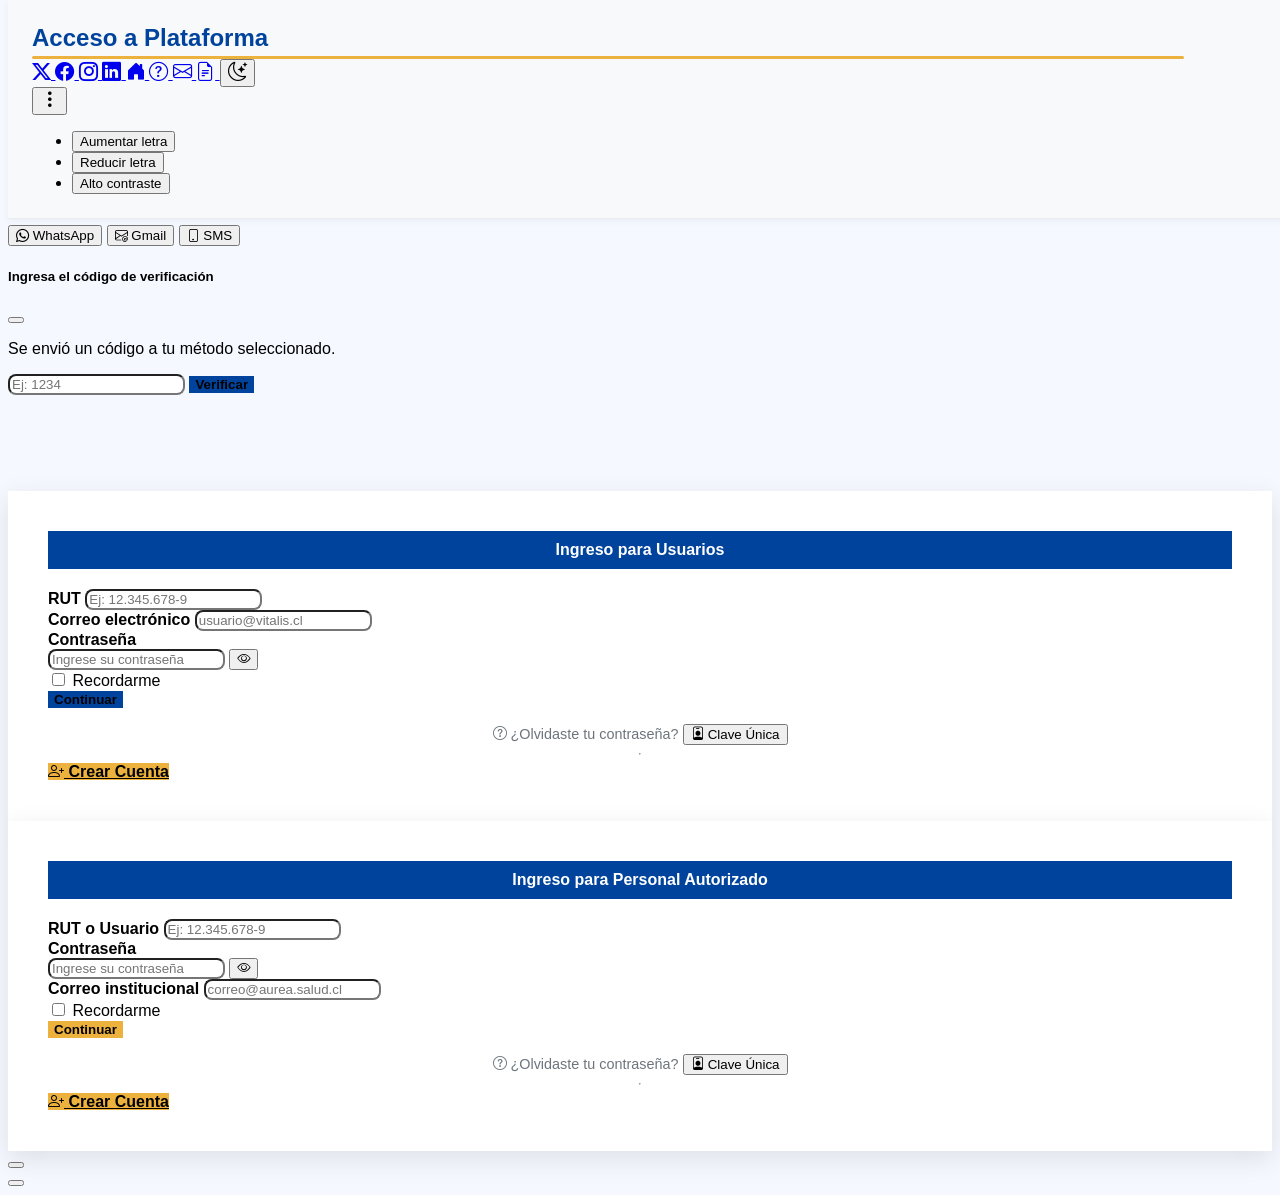
==== Paginas/login.html @ 16da0f0e "Aurea Salud v0.1.0 — prototipo incompleto/experimental (2024–2025)" ====
<!DOCTYPE html>
<html lang="es">

<head>
  <meta charset="UTF-8" />
  <meta name="viewport" content="width=device-width, initial-scale=1" />
  <title>Inicio de Sesión - Áurea Salud Coquimbo</title>
  <link href="../recursos-graficos/Logo-sin-letras-removebg-preview.ico" rel="icon">

  <!-- Bootstrap CSS -->
  <link href="../recursos-programacion/assets/vendor/bootstrap/css/bootstrap.min.css" rel="stylesheet" />
  <link href="../recursos-programacion/assets/vendor/bootstrap-icons/bootstrap-icons.css" rel="stylesheet" />
  <!-- Estilo personalizado -->
  <link href="../CSS/login.css" rel="stylesheet" />
</head>

<body>
  <!-- MODAL VERIFICACIÓN -->
  <div class="modal fade" id="modalVerificacion" tabindex="-1" aria-labelledby="modalVerificacionLabel"
    aria-hidden="true">
    <div class="modal-dialog modal-dialog-centered">
      <div class="modal-content shadow">
        <div class="modal-header">
          <h5 class="modal-title" id="modalVerificacionLabel">Selecciona un método de verificación</h5>
          <button type="button" class="btn-close" data-bs-dismiss="modal" aria-label="Cerrar"></button>
        </div>
        <div class="modal-body text-center">
          <p class="mb-3">Elige cómo deseas recibir tu código de verificación:</p>
          <div class="d-grid gap-2">
            <button class="btn btn-outline-success" onclick="enviarCodigo('whatsapp')" data-bs-toggle="tooltip"
              title="Recibirás un mensaje de WhatsApp con tu código.">
              <i class="bi bi-whatsapp me-1"></i> WhatsApp
            </button>

            <button class="btn btn-outline-danger" onclick="enviarCodigo('gmail')" data-bs-toggle="tooltip"
              title="Te enviaremos el código a tu correo de Gmail.">
              <i class="bi bi-envelope-at me-1"></i> Gmail
            </button>

            <button class="btn btn-outline-secondary" onclick="enviarCodigo('sms')" data-bs-toggle="tooltip"
              title="Recibirás un código por mensaje de texto (SMS).">
              <i class="bi bi-phone me-1"></i> SMS
            </button>
          </div>
        </div>
      </div>
    </div>
  </div>

  <!-- MODAL INGRESO DE CÓDIGO -->
  <div class="modal fade" id="modalCodigo" tabindex="-1" aria-labelledby="modalCodigoLabel" aria-hidden="true">
    <div class="modal-dialog modal-dialog-centered">
      <div class="modal-content shadow">
        <div class="modal-header">
          <h5 class="modal-title" id="modalCodigoLabel">Ingresa el código de verificación</h5>
          <button type="button" class="btn-close" data-bs-dismiss="modal" aria-label="Cerrar"></button>
        </div>
        <div class="modal-body text-center">
          <p id="textoMetodoSeleccionado">Se envió un código a tu método seleccionado.</p>
          <input type="text" id="codigoInput" class="form-control mb-3" placeholder="Ej: 1234" maxlength="6" />
          <button class="btn btn-primary w-100" onclick="verificarCodigo()">Verificar</button>
        </div>
      </div>
    </div>
  </div>


  <!-- Encabezado profesional mejorado con botón de Inicio y menú de accesibilidad -->
  <header class="main-header bg-light py-3 shadow-sm fixed-top">
    <div class="container d-flex justify-content-between align-items-center">
      <div class="login-title-wrapper">
        <h1 class="login-title">Acceso a Plataforma</h1>
        <div class="login-underline"></div>
      </div>

      <nav class="d-flex align-items-center gap-2">
        <!-- Redes sociales -->
        <a href="https://x.com/aureasaludcoq" target="_blank" class="text-dark me-2" aria-label="X (Twitter)"
          title="X (Twitter)">
          <i class="bi bi-twitter-x"></i>
        </a>
        <a href="https://web.facebook.com/profile.php?id=61579296214043" target="_blank" class="text-dark me-2"
          aria-label="Facebook" title="Facebook">
          <i class="bi bi-facebook"></i>
        </a>
        <a href="https://www.instagram.com/aureasalud/" target="_blank" class="text-dark me-2" aria-label="Instagram"
          title="Instagram">
          <i class="bi bi-instagram"></i>
        </a>
        <a href="https://www.linkedin.com/in/áurea-salud-coquimbo" target="_blank" class="text-dark me-3"
          aria-label="LinkedIn" title="LinkedIn">
          <i class="bi bi-linkedin"></i>
        </a>
        <!-- Botón Inicio -->
        <a href="./index.html" class="btn btn-outline-dark btn-sm" title="Volver al inicio" aria-label="Inicio">
          <i class="bi bi-house-door-fill"></i>
        </a>
        <!-- Botones de utilidad -->
        <a href="../Paginas/subpaginas-index/ayuda.html" class="btn btn-outline-secondary btn-sm" title="Ayuda">
          <i class="bi bi-question-circle"></i>
        </a>
        <a href="../Paginas/subpaginas-index/contacto.html" class="btn btn-outline-success btn-sm" title="Contacto">
          <i class="bi bi-envelope"></i>
        </a>
        <a href="../Paginas/subpaginas-index/terminos.html" class="btn btn-outline-dark btn-sm"
          title="Términos y condiciones">
          <i class="bi bi-file-earmark-text"></i>
        </a>
        <button id="btn-toggle-theme" class="btn btn-outline-primary btn-sm" title="Cambiar tema">
          <i class="bi bi-moon-stars"></i>
        </button>
        <!-- Menú de accesibilidad -->
        <div class="dropdown">
          <button class="btn btn-sm btn-outline-secondary dropdown-toggle" type="button" id="menuAccesibilidad"
            data-bs-toggle="dropdown" aria-expanded="false" aria-label="Menú de accesibilidad">
            <i class="bi bi-three-dots-vertical"></i>
          </button>
          <ul class="dropdown-menu dropdown-menu-end" aria-labelledby="menuAccesibilidad">
            <li><button class="dropdown-item" type="button" onclick="aumentarLetra()">Aumentar letra</button></li>
            <li><button class="dropdown-item" type="button" onclick="reducirLetra()">Reducir letra</button></li>
            <li><button class="dropdown-item" type="button" onclick="toggleContraste()">Alto contraste</button></li>
          </ul>
        </div>
      </nav>
    </div>
  </header>
  <!-- Contenido principal -->
  <div class="container" style="padding-top: 6rem;">
    <div class="row justify-content-center gy-4">
      <!-- Login Usuarios -->
      <div class="col-md-5">
        <div class="login-card">
          <div class="titulo-login">Ingreso para Usuarios</div>
          <form id="form_usuario">
            <div class="mb-3">
              <label for="usuario_rut" class="form-label">RUT</label>
              <input type="text" class="form-control" id="usuario_rut" placeholder="Ej: 12.345.678-9" required />
            </div>
            <div class="mb-3">
              <label for="usuario_email" class="form-label">Correo electrónico</label>
              <input type="email" class="form-control" id="usuario_email" placeholder="usuario@vitalis.cl" required />
            </div>
            <div class="mb-3">
              <label for="usuario_pass" class="form-label">Contraseña</label>
              <div class="input-group">
                <input type="password" class="form-control" id="usuario_pass" placeholder="Ingrese su contraseña"
                  required />
                <button class="btn btn-outline-secondary" type="button" onclick="togglePassword('usuario_pass', this)">
                  <i class="bi bi-eye"></i>
                </button>
              </div>
            </div>
            <div class="form-check mb-3">
              <input class="form-check-input" type="checkbox" id="recordar_usuario" />
              <label class="form-check-label" for="recordar_usuario">Recordarme</label>
            </div>
            <button type="submit" class="btn btn-primary w-100">Continuar</button>
            <div class="form-footer mt-2 d-flex justify-content-between align-items-center">
              <a href="../Paginas/subpaginas-login/recuperar-usuario.html"><i class="bi bi-question-circle"></i>
                ¿Olvidaste tu contraseña?</a>
              <button type="button" class="btn btn-outline-info btn-sm" onclick="loginClaveUnica('usuario')">
                <i class="bi bi-person-badge"></i> Clave Única
              </button>
            </div>
          </form>
          <hr/>
          <div class="text-center mt-3">
            <a href="../Paginas/subpaginas-login/crear-cuenta-usuario.html" class="btn btn-success w-100">
              <i class="bi bi-person-plus"></i> Crear Cuenta
            </a>
          </div>
        </div>
      </div>
      <!-- Login Personal Autorizado -->
      <div class="col-md-5">
        <div class="login-card">
          <div class="titulo-login">Ingreso para Personal Autorizado</div>
          <form id="form_trabajador">
            <div class="mb-3">
              <label for="trabajador_rut" class="form-label">RUT o Usuario</label>
              <input type="text" class="form-control" id="trabajador_rut" placeholder="Ej: 12.345.678-9" required />
            </div>
            <div class="mb-3">
              <label for="trabajador_pass" class="form-label">Contraseña</label>
              <div class="input-group">
                <input type="password" class="form-control" id="trabajador_pass" placeholder="Ingrese su contraseña"
                  required />
                <button class="btn btn-outline-secondary" type="button"
                  onclick="togglePassword('trabajador_pass', this)">
                  <i class="bi bi-eye"></i>
                </button>
              </div>
            </div>
            <div class="mb-3">
              <label for="trabajador_email" class="form-label">Correo institucional</label>
              <input type="email" class="form-control" id="trabajador_email" placeholder="correo@aurea.salud.cl"
                required />
            </div>
            <div class="form-check mb-3">
              <input class="form-check-input" type="checkbox" id="recordar_trabajador" />
              <label class="form-check-label" for="recordar_trabajador">Recordarme</label>
            </div>
            <button type="submit" class="btn btn-success w-100">Continuar</button>
            <div class="form-footer mt-2 d-flex justify-content-between align-items-center">
              <a href="../Paginas/subpaginas-login/recuperar-trabajador.html"><i class="bi bi-question-circle"></i>
                ¿Olvidaste tu contraseña?</a>
              <button type="button" class="btn btn-outline-info btn-sm" onclick="loginClaveUnica('trabajador')">
                <i class="bi bi-person-badge"></i> Clave Única
              </button>
            </div>
          </form>
          <hr />
          <div class="text-center mt-3">
            <a href="../Paginas/subpaginas-login/crear-cuenta-trabajador.html" class="btn btn-success w-100">
              <i class="bi bi-person-plus"></i> Crear Cuenta
            </a>
          </div>
        </div>
      </div>
    </div>
  </div>
  <!-- Bootstrap JS -->
  <script src="https://cdn.jsdelivr.net/npm/bootstrap@5.3.0/dist/js/bootstrap.bundle.min.js"></script>
  <!-- Tu JS separado -->
  <script src="../JAVASCRIPT/login.js"></script>
  <script src="../JAVASCRIPT/preloader-login.js"></script>
  <!-- Toasts de verificación y error -->
  <div class="toast-container position-fixed top-0 end-0 p-3" style="z-index: 1080">
    <!-- Formato incorrecto -->
    <div id="toastFormato" class="toast align-items-center text-bg-warning border-0" role="alert" aria-live="assertive"
      aria-atomic="true">
      <div class="d-flex">
        <div class="toast-body" id="toastFormatoMensaje">
          <!-- Mensaje dinámico -->
        </div>
        <button type="button" class="btn-close btn-close-white me-2 m-auto" data-bs-dismiss="toast"
          aria-label="Cerrar"></button>
      </div>
    </div>
    <!-- Mensaje de ingreso exitoso -->
    <div id="toastIngreso" class="toast align-items-center text-bg-success border-0" role="alert" aria-live="assertive"
      aria-atomic="true">
      <div class="d-flex">
        <div class="toast-body" id="toastIngresoMensaje">
          <!-- Mensaje dinámico -->
        </div>
        <button type="button" class="btn-close btn-close-white me-2 m-auto" data-bs-dismiss="toast"
          aria-label="Cerrar"></button>
      </div>
    </div>
  </div>
  <div id="page-transition" class="page-transition d-none">
    <div class="circle-loader">
      <div></div>
      <div></div>
      <div></div>
    </div>
  </div>
</body>
</html>
---- CSS/login.css ----
/* Animación de entrada para el header */
@keyframes fadeSlideDown {
  0% {
    opacity: 0;
    transform: translateY(-30px);
  }
  100% {
    opacity: 1;
    transform: translateY(0);
  }
}

.main-header {
  animation: fadeSlideDown 0.8s ease-out forwards;
  background-color: #f8f9fa;
  backdrop-filter: blur(8px);
  border-bottom: 1px solid rgba(0,0,0,0.05);
  z-index: 1050;
  transition: background-color 0.3s ease, box-shadow 0.3s ease;
}

/* Hover refinado para botones del header */
.main-header .btn,
.main-header a.btn {
  transition: all 0.3s ease;
}

.main-header .btn:hover,
.main-header a.btn:hover {
  transform: scale(1.05);
  box-shadow: 0 2px 6px rgba(0, 0, 0, 0.15);
}

/* Iconos sociales más elegantes */
.main-header i.bi {
  font-size: 1.2rem;
  transition: color 0.3s ease, transform 0.3s ease;
}
.main-header a:hover i.bi {
  color: #007bff;
  transform: scale(1.1);
}

/* Título con subrayado animado */
.login-title-wrapper {
  display: flex;
  flex-direction: column;
  align-items: flex-start;
}

.login-title {
  font-size: 1.5rem;
  font-weight: 600;
  color: #212529;
  margin-bottom: 0.25rem;
  position: relative;
  font-family: 'Segoe UI', Tahoma, Geneva, Verdana, sans-serif;
}

.login-underline {
  width: 90%;
  height: 3px;
  background-color: #0d6efd;
  border-radius: 5px;
  animation: expandLine 0.6s ease-out;
}

@keyframes expandLine {
  0% {
    width: 0;
    opacity: 0;
  }
  100% {
    width: 60%;
    opacity: 1;
  }
}

/* Ocultar por defecto */
.d-none {
  display: none !important;
}

/* Contenedor del preloader */
.page-transition {
  position: fixed;
  inset: 0;
  background-color: #e0f7fa;
  z-index: 9999;
  display: flex;
  justify-content: center;
  align-items: center;
}

/* Animación tipo burbujas */
.circle-loader {
  display: flex;
  gap: 10px;
}

.circle-loader div {
  width: 14px;
  height: 14px;
  background-color: #0d6efd;
  border-radius: 50%;
  animation: bounce 0.6s infinite ease-in-out;
}

.circle-loader div:nth-child(2) {
  animation-delay: 0.2s;
}

.circle-loader div:nth-child(3) {
  animation-delay: 0.4s;
}

@keyframes bounce {
  0%, 100% { transform: translateY(0); }
  50% { transform: translateY(-12px); }
}

/* ===== Encabezado Moderno Compacto ===== */
.main-header {
  position: fixed;
  top: 0;
  width: 100%;
  background-color: #ffffff;
  transition: all 0.3s ease-in-out;
  box-shadow: 0 2px 8px rgba(0, 0, 0, 0.05);
  z-index: 1000;
  padding: 0.5rem 1.5rem;
}

body {
  padding-top: 90px;
  background-color: #f5f9ff;
  font-family: 'Segoe UI', sans-serif;
}

header {
  background-color: white;
  box-shadow: 0 4px 6px rgba(0, 0, 0, 0.1);
  z-index: 1030;
}

.text-primary-emphasis {
  color: #0d6efd;
}

.header-container {
  display: flex;
  justify-content: space-between;
  align-items: center;
  flex-wrap: wrap;
  max-width: 1200px;
  margin: 0 auto;
}

.utility-buttons {
  margin-top: 3rem;
  margin-bottom: 2rem;
}

.utility-buttons .btn-utilidad {
  padding: 0.75rem 1.25rem;
  border-radius: 1rem;
  font-weight: 500;
  box-shadow: 0 4px 8px rgba(0, 0, 0, 0.05);
  transition: all 0.3s ease-in-out;
}

.utility-buttons .btn-utilidad:hover {
  transform: translateY(-2px);
  box-shadow: 0 6px 12px rgba(0, 0, 0, 0.1);
}

.branding .slogan {
  font-size: 1rem;
  font-weight: 600;
  color: #007bff;
  letter-spacing: 0.5px;
  white-space: nowrap;
}

.logo-box .logo {
  height: 45px;
  width: auto;
  transition: transform 0.3s ease;
  filter: drop-shadow(1px 1px 3px rgba(0, 0, 0, 0.1));
}

.logo-box .logo:hover {
  transform: scale(1.05) rotate(3deg);
}

/* Carrusel */
.carousel-control-prev,
.carousel-control-next {
  width: 40px;
  height: 40px;
  top: 50%;
  transform: translateY(-50%);
}

.carousel-control-prev-icon,
.carousel-control-next-icon {
  width: 20px;
  height: 20px;
  background-size: 100% 100%;
}

.carousel-control-prev span,
.carousel-control-next span {
  padding: 0.25rem !important;
}

/* Fade al cargar contenido */
.container {
  animation: fadeSlideIn 0.8s ease forwards;
  opacity: 0;
  transform: translateY(-30px);
}

@keyframes fadeSlideIn {
  to {
    opacity: 1;
    transform: translateY(0);
  }
}

/* Títulos y subtítulos animados */
h4.text-primary,
h4.text-success {
  position: relative;
  font-weight: 700;
  cursor: default;
  animation: fadeInScale 0.8s ease forwards;
  opacity: 0;
  transform: scale(0.9);
}

h4.text-primary {
  animation-delay: 0.6s;
  color: #007bff;
}

h4.text-success {
  animation-delay: 0.7s;
  color: #28a745;
}

@keyframes fadeInScale {
  to {
    opacity: 1;
    transform: scale(1);
  }
}

/* Formularios */
.form-label {
  font-weight: 600;
}

.form-control {
  border-radius: 0.5rem;
  transition: box-shadow 0.3s ease;
}

.form-control:focus {
  box-shadow: 0 0 6px #007bff;
  border-color: #007bff;
}

/* Botones */
.btn-primary {
  background-color: #007bff;
  border: none;
  font-weight: 600;
  transition: background-color 0.3s ease;
}

.btn-primary:hover {
  background-color: #0056b3;
}

.btn-success {
  background-color: #28a745;
  border: none;
  font-weight: 600;
  transition: background-color 0.3s ease;
}

.btn-success:hover {
  background-color: #1e7e34;
}

/* Login */
.login-card {
  background: #fff;
  border-radius: 0;
  box-shadow: 0 8px 25px rgba(0, 0, 0, 0.1);
  padding: 2.5rem;
  transition: transform 0.3s ease, box-shadow 0.3s ease;
  height: 100%;
  display: flex;
  flex-direction: column;
  justify-content: space-between;
}

.login-card:hover {
  transform: translateY(-8px);
  box-shadow: 0 15px 35px rgba(0, 0, 0, 0.15);
}

.titulo-login {
  background-color: #0d6efd;
  color: white;
  padding: 10px 15px;
  border-radius: 0;
  margin-bottom: 20px;
  font-weight: 600;
  text-align: center;
  user-select: none;
}

/* Logo + nombre */
.logo-container {
  text-align: center;
  margin-bottom: 2rem;
  animation: fadeSlideIn 1s ease forwards;
  opacity: 0;
  transform: translateY(-20px);
}

.logo-container img {
  width: 50px;
  height: auto;
  filter: drop-shadow(2px 2px 4px rgba(0, 0, 0, 0.1));
  transition: transform 0.3s ease;
}

.logo-container img:hover {
  transform: rotate(10deg) scale(1.1);
}

.sitename {
  font-size: 2rem;
  font-weight: 700;
  color: #007bff;
  margin-top: 0.4rem;
  letter-spacing: 1.5px;
  user-select: none;
  animation: fadeSlideIn 1.2s ease forwards;
  opacity: 0;
  transform: translateY(-20px);
  animation-delay: 0.2s;
}

/* Otros */
.form-footer {
  text-align: center;
  margin-top: 1rem;
}

.form-footer a {
  font-size: 0.9rem;
  color: #6c757d;
  text-decoration: none;
  transition: color 0.3s ease;
}

.form-footer a:hover {
  text-decoration: underline;
  color: #007bff;
}

.return-home {
  margin-top: 2rem;
  text-align: center;
  animation: fadeSlideIn 1.4s ease forwards;
  opacity: 0;
  transform: translateY(-20px);
}

.return-home a {
  font-weight: 600;
  transition: background-color 0.3s ease, color 0.3s ease;
}

.text-animated {
  animation: fadeInScale 0.8s ease forwards;
  opacity: 0;
  transform: scale(0.9);
}
/* Animación de entrada para el header */
@keyframes fadeSlideDown {
  0% {
    opacity: 0;
    transform: translateY(-30px);
  }
  100% {
    opacity: 1;
    transform: translateY(0);
  }
}

.main-header {
  animation: fadeSlideDown 0.8s ease-out forwards;
  background-color: #f8f9fa;
  backdrop-filter: blur(8px);
  border-bottom: 1px solid rgba(0,0,0,0.05);
  z-index: 1050;
  transition: background-color 0.3s ease, box-shadow 0.3s ease;
}

.main-header .btn,
.main-header a.btn {
  transition: all 0.3s ease;
}

.main-header .btn:hover,
.main-header a.btn:hover {
  transform: scale(1.05);
  box-shadow: 0 2px 6px rgba(0, 0, 0, 0.15);
}

.main-header i.bi {
  font-size: 1.2rem;
  transition: color 0.3s ease, transform 0.3s ease;
}
.main-header a:hover i.bi {
  color: #00439d;
  transform: scale(1.1);
}

.login-title {
  font-size: 1.5rem;
  font-weight: 600;
  color: #00439d;
  margin-bottom: 0.25rem;
  position: relative;
  font-family: 'Segoe UI', Tahoma, Geneva, Verdana, sans-serif;
}

.login-underline {
  width: 90%;
  height: 3px;
  background-color: #edb23d;
  border-radius: 5px;
  animation: expandLine 0.6s ease-out;
}

@keyframes expandLine {
  0% {
    width: 0;
    opacity: 0;
  }
  100% {
    width: 60%;
    opacity: 1;
  }
}

.page-transition {
  background-color: #00439d;
}

.circle-loader div {
  background-color: #edb23d;
}

body {
  background-color: #f5f9ff;
  font-family: 'Segoe UI', sans-serif;
}

.text-primary-emphasis {
  color: #00439d;
}

.branding .slogan {
  color: #00439d;
}

h4.text-primary {
  color: #00439d;
}

h4.text-success {
  color: #edb23d;
}

.form-control:focus {
  box-shadow: 0 0 6px #00439d;
  border-color: #00439d;
}

.btn-primary {
  background-color: #00439d;
  border: none;
  font-weight: 600;
  transition: background-color 0.3s ease;
}
.btn-primary:hover {
  background-color: #00306f;
}

.btn-success {
  background-color: #edb23d;
  border: none;
  font-weight: 600;
  color: #000;
  transition: background-color 0.3s ease;
}
.btn-success:hover {
  background-color: #d49e35;
  color: #000;
}

.titulo-login {
  background-color: #00439d;
  color: white;
}

.sitename {
  color: #00439d;
}

.form-footer a:hover {
  color: #00439d;
}
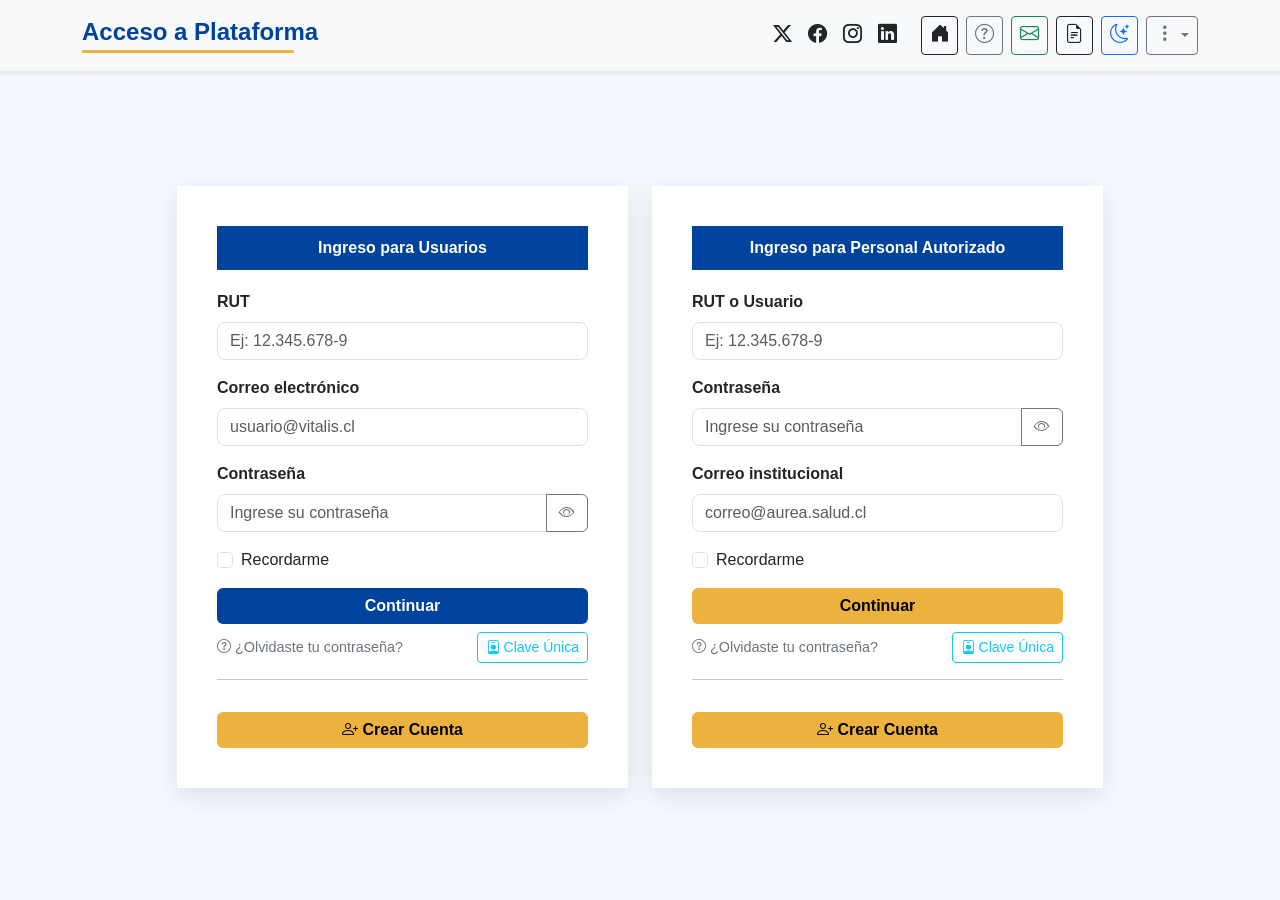
==== commit 7a949b00: "fix(rutas): corrige enlaces relativos y assets con nombres corruptos (AUREA-001/002)" ====
--- a/Paginas/login.html
+++ b/Paginas/login.html
@@ -1,260 +1,260 @@
-<!DOCTYPE html>
-<html lang="es">
-
-<head>
-  <meta charset="UTF-8" />
-  <meta name="viewport" content="width=device-width, initial-scale=1" />
-  <title>Inicio de Sesión - Áurea Salud Coquimbo</title>
-  <link href="../recursos-graficos/Logo-sin-letras-removebg-preview.ico" rel="icon">
-
-  <!-- Bootstrap CSS -->
-  <link href="../recursos-programacion/assets/vendor/bootstrap/css/bootstrap.min.css" rel="stylesheet" />
-  <link href="../recursos-programacion/assets/vendor/bootstrap-icons/bootstrap-icons.css" rel="stylesheet" />
-  <!-- Estilo personalizado -->
-  <link href="../CSS/login.css" rel="stylesheet" />
-</head>
-
-<body>
-  <!-- MODAL VERIFICACIÓN -->
-  <div class="modal fade" id="modalVerificacion" tabindex="-1" aria-labelledby="modalVerificacionLabel"
-    aria-hidden="true">
-    <div class="modal-dialog modal-dialog-centered">
-      <div class="modal-content shadow">
-        <div class="modal-header">
-          <h5 class="modal-title" id="modalVerificacionLabel">Selecciona un método de verificación</h5>
-          <button type="button" class="btn-close" data-bs-dismiss="modal" aria-label="Cerrar"></button>
-        </div>
-        <div class="modal-body text-center">
-          <p class="mb-3">Elige cómo deseas recibir tu código de verificación:</p>
-          <div class="d-grid gap-2">
-            <button class="btn btn-outline-success" onclick="enviarCodigo('whatsapp')" data-bs-toggle="tooltip"
-              title="Recibirás un mensaje de WhatsApp con tu código.">
-              <i class="bi bi-whatsapp me-1"></i> WhatsApp
-            </button>
-
-            <button class="btn btn-outline-danger" onclick="enviarCodigo('gmail')" data-bs-toggle="tooltip"
-              title="Te enviaremos el código a tu correo de Gmail.">
-              <i class="bi bi-envelope-at me-1"></i> Gmail
-            </button>
-
-            <button class="btn btn-outline-secondary" onclick="enviarCodigo('sms')" data-bs-toggle="tooltip"
-              title="Recibirás un código por mensaje de texto (SMS).">
-              <i class="bi bi-phone me-1"></i> SMS
-            </button>
-          </div>
-        </div>
-      </div>
-    </div>
-  </div>
-
-  <!-- MODAL INGRESO DE CÓDIGO -->
-  <div class="modal fade" id="modalCodigo" tabindex="-1" aria-labelledby="modalCodigoLabel" aria-hidden="true">
-    <div class="modal-dialog modal-dialog-centered">
-      <div class="modal-content shadow">
-        <div class="modal-header">
-          <h5 class="modal-title" id="modalCodigoLabel">Ingresa el código de verificación</h5>
-          <button type="button" class="btn-close" data-bs-dismiss="modal" aria-label="Cerrar"></button>
-        </div>
-        <div class="modal-body text-center">
-          <p id="textoMetodoSeleccionado">Se envió un código a tu método seleccionado.</p>
-          <input type="text" id="codigoInput" class="form-control mb-3" placeholder="Ej: 1234" maxlength="6" />
-          <button class="btn btn-primary w-100" onclick="verificarCodigo()">Verificar</button>
-        </div>
-      </div>
-    </div>
-  </div>
-
-
-  <!-- Encabezado profesional mejorado con botón de Inicio y menú de accesibilidad -->
-  <header class="main-header bg-light py-3 shadow-sm fixed-top">
-    <div class="container d-flex justify-content-between align-items-center">
-      <div class="login-title-wrapper">
-        <h1 class="login-title">Acceso a Plataforma</h1>
-        <div class="login-underline"></div>
-      </div>
-
-      <nav class="d-flex align-items-center gap-2">
-        <!-- Redes sociales -->
-        <a href="https://x.com/aureasaludcoq" target="_blank" class="text-dark me-2" aria-label="X (Twitter)"
-          title="X (Twitter)">
-          <i class="bi bi-twitter-x"></i>
-        </a>
-        <a href="https://web.facebook.com/profile.php?id=61579296214043" target="_blank" class="text-dark me-2"
-          aria-label="Facebook" title="Facebook">
-          <i class="bi bi-facebook"></i>
-        </a>
-        <a href="https://www.instagram.com/aureasalud/" target="_blank" class="text-dark me-2" aria-label="Instagram"
-          title="Instagram">
-          <i class="bi bi-instagram"></i>
-        </a>
-        <a href="https://www.linkedin.com/in/áurea-salud-coquimbo" target="_blank" class="text-dark me-3"
-          aria-label="LinkedIn" title="LinkedIn">
-          <i class="bi bi-linkedin"></i>
-        </a>
-        <!-- Botón Inicio -->
-        <a href="./index.html" class="btn btn-outline-dark btn-sm" title="Volver al inicio" aria-label="Inicio">
-          <i class="bi bi-house-door-fill"></i>
-        </a>
-        <!-- Botones de utilidad -->
-        <a href="../Paginas/subpaginas-index/ayuda.html" class="btn btn-outline-secondary btn-sm" title="Ayuda">
-          <i class="bi bi-question-circle"></i>
-        </a>
-        <a href="../Paginas/subpaginas-index/contacto.html" class="btn btn-outline-success btn-sm" title="Contacto">
-          <i class="bi bi-envelope"></i>
-        </a>
-        <a href="../Paginas/subpaginas-index/terminos.html" class="btn btn-outline-dark btn-sm"
-          title="Términos y condiciones">
-          <i class="bi bi-file-earmark-text"></i>
-        </a>
-        <button id="btn-toggle-theme" class="btn btn-outline-primary btn-sm" title="Cambiar tema">
-          <i class="bi bi-moon-stars"></i>
-        </button>
-        <!-- Menú de accesibilidad -->
-        <div class="dropdown">
-          <button class="btn btn-sm btn-outline-secondary dropdown-toggle" type="button" id="menuAccesibilidad"
-            data-bs-toggle="dropdown" aria-expanded="false" aria-label="Menú de accesibilidad">
-            <i class="bi bi-three-dots-vertical"></i>
-          </button>
-          <ul class="dropdown-menu dropdown-menu-end" aria-labelledby="menuAccesibilidad">
-            <li><button class="dropdown-item" type="button" onclick="aumentarLetra()">Aumentar letra</button></li>
-            <li><button class="dropdown-item" type="button" onclick="reducirLetra()">Reducir letra</button></li>
-            <li><button class="dropdown-item" type="button" onclick="toggleContraste()">Alto contraste</button></li>
-          </ul>
-        </div>
-      </nav>
-    </div>
-  </header>
-  <!-- Contenido principal -->
-  <div class="container" style="padding-top: 6rem;">
-    <div class="row justify-content-center gy-4">
-      <!-- Login Usuarios -->
-      <div class="col-md-5">
-        <div class="login-card">
-          <div class="titulo-login">Ingreso para Usuarios</div>
-          <form id="form_usuario">
-            <div class="mb-3">
-              <label for="usuario_rut" class="form-label">RUT</label>
-              <input type="text" class="form-control" id="usuario_rut" placeholder="Ej: 12.345.678-9" required />
-            </div>
-            <div class="mb-3">
-              <label for="usuario_email" class="form-label">Correo electrónico</label>
-              <input type="email" class="form-control" id="usuario_email" placeholder="usuario@vitalis.cl" required />
-            </div>
-            <div class="mb-3">
-              <label for="usuario_pass" class="form-label">Contraseña</label>
-              <div class="input-group">
-                <input type="password" class="form-control" id="usuario_pass" placeholder="Ingrese su contraseña"
-                  required />
-                <button class="btn btn-outline-secondary" type="button" onclick="togglePassword('usuario_pass', this)">
-                  <i class="bi bi-eye"></i>
-                </button>
-              </div>
-            </div>
-            <div class="form-check mb-3">
-              <input class="form-check-input" type="checkbox" id="recordar_usuario" />
-              <label class="form-check-label" for="recordar_usuario">Recordarme</label>
-            </div>
-            <button type="submit" class="btn btn-primary w-100">Continuar</button>
-            <div class="form-footer mt-2 d-flex justify-content-between align-items-center">
-              <a href="../Paginas/subpaginas-login/recuperar-usuario.html"><i class="bi bi-question-circle"></i>
-                ¿Olvidaste tu contraseña?</a>
-              <button type="button" class="btn btn-outline-info btn-sm" onclick="loginClaveUnica('usuario')">
-                <i class="bi bi-person-badge"></i> Clave Única
-              </button>
-            </div>
-          </form>
-          <hr/>
-          <div class="text-center mt-3">
-            <a href="../Paginas/subpaginas-login/crear-cuenta-usuario.html" class="btn btn-success w-100">
-              <i class="bi bi-person-plus"></i> Crear Cuenta
-            </a>
-          </div>
-        </div>
-      </div>
-      <!-- Login Personal Autorizado -->
-      <div class="col-md-5">
-        <div class="login-card">
-          <div class="titulo-login">Ingreso para Personal Autorizado</div>
-          <form id="form_trabajador">
-            <div class="mb-3">
-              <label for="trabajador_rut" class="form-label">RUT o Usuario</label>
-              <input type="text" class="form-control" id="trabajador_rut" placeholder="Ej: 12.345.678-9" required />
-            </div>
-            <div class="mb-3">
-              <label for="trabajador_pass" class="form-label">Contraseña</label>
-              <div class="input-group">
-                <input type="password" class="form-control" id="trabajador_pass" placeholder="Ingrese su contraseña"
-                  required />
-                <button class="btn btn-outline-secondary" type="button"
-                  onclick="togglePassword('trabajador_pass', this)">
-                  <i class="bi bi-eye"></i>
-                </button>
-              </div>
-            </div>
-            <div class="mb-3">
-              <label for="trabajador_email" class="form-label">Correo institucional</label>
-              <input type="email" class="form-control" id="trabajador_email" placeholder="correo@aurea.salud.cl"
-                required />
-            </div>
-            <div class="form-check mb-3">
-              <input class="form-check-input" type="checkbox" id="recordar_trabajador" />
-              <label class="form-check-label" for="recordar_trabajador">Recordarme</label>
-            </div>
-            <button type="submit" class="btn btn-success w-100">Continuar</button>
-            <div class="form-footer mt-2 d-flex justify-content-between align-items-center">
-              <a href="../Paginas/subpaginas-login/recuperar-trabajador.html"><i class="bi bi-question-circle"></i>
-                ¿Olvidaste tu contraseña?</a>
-              <button type="button" class="btn btn-outline-info btn-sm" onclick="loginClaveUnica('trabajador')">
-                <i class="bi bi-person-badge"></i> Clave Única
-              </button>
-            </div>
-          </form>
-          <hr />
-          <div class="text-center mt-3">
-            <a href="../Paginas/subpaginas-login/crear-cuenta-trabajador.html" class="btn btn-success w-100">
-              <i class="bi bi-person-plus"></i> Crear Cuenta
-            </a>
-          </div>
-        </div>
-      </div>
-    </div>
-  </div>
-  <!-- Bootstrap JS -->
-  <script src="https://cdn.jsdelivr.net/npm/bootstrap@5.3.0/dist/js/bootstrap.bundle.min.js"></script>
-  <!-- Tu JS separado -->
-  <script src="../JAVASCRIPT/login.js"></script>
-  <script src="../JAVASCRIPT/preloader-login.js"></script>
-  <!-- Toasts de verificación y error -->
-  <div class="toast-container position-fixed top-0 end-0 p-3" style="z-index: 1080">
-    <!-- Formato incorrecto -->
-    <div id="toastFormato" class="toast align-items-center text-bg-warning border-0" role="alert" aria-live="assertive"
-      aria-atomic="true">
-      <div class="d-flex">
-        <div class="toast-body" id="toastFormatoMensaje">
-          <!-- Mensaje dinámico -->
-        </div>
-        <button type="button" class="btn-close btn-close-white me-2 m-auto" data-bs-dismiss="toast"
-          aria-label="Cerrar"></button>
-      </div>
-    </div>
-    <!-- Mensaje de ingreso exitoso -->
-    <div id="toastIngreso" class="toast align-items-center text-bg-success border-0" role="alert" aria-live="assertive"
-      aria-atomic="true">
-      <div class="d-flex">
-        <div class="toast-body" id="toastIngresoMensaje">
-          <!-- Mensaje dinámico -->
-        </div>
-        <button type="button" class="btn-close btn-close-white me-2 m-auto" data-bs-dismiss="toast"
-          aria-label="Cerrar"></button>
-      </div>
-    </div>
-  </div>
-  <div id="page-transition" class="page-transition d-none">
-    <div class="circle-loader">
-      <div></div>
-      <div></div>
-      <div></div>
-    </div>
-  </div>
-</body>
+<!DOCTYPE html>
+<html lang="es">
+
+<head>
+  <meta charset="UTF-8" />
+  <meta name="viewport" content="width=device-width, initial-scale=1" />
+  <title>Inicio de Sesión - Áurea Salud Coquimbo</title>
+  <link href="../recursos-graficos/Logo-sin-letras-removebg-preview.ico" rel="icon">
+
+  <!-- Bootstrap CSS -->
+  <link href="../recursos-programacion/assets/vendor/bootstrap/css/bootstrap.min.css" rel="stylesheet" />
+  <link href="../recursos-programacion/assets/vendor/bootstrap-icons/bootstrap-icons.css" rel="stylesheet" />
+  <!-- Estilo personalizado -->
+  <link href="../CSS/login.css" rel="stylesheet" />
+</head>
+
+<body>
+  <!-- MODAL VERIFICACIÓN -->
+  <div class="modal fade" id="modalVerificacion" tabindex="-1" aria-labelledby="modalVerificacionLabel"
+    aria-hidden="true">
+    <div class="modal-dialog modal-dialog-centered">
+      <div class="modal-content shadow">
+        <div class="modal-header">
+          <h5 class="modal-title" id="modalVerificacionLabel">Selecciona un método de verificación</h5>
+          <button type="button" class="btn-close" data-bs-dismiss="modal" aria-label="Cerrar"></button>
+        </div>
+        <div class="modal-body text-center">
+          <p class="mb-3">Elige cómo deseas recibir tu código de verificación:</p>
+          <div class="d-grid gap-2">
+            <button class="btn btn-outline-success" onclick="enviarCodigo('whatsapp')" data-bs-toggle="tooltip"
+              title="Recibirás un mensaje de WhatsApp con tu código.">
+              <i class="bi bi-whatsapp me-1"></i> WhatsApp
+            </button>
+
+            <button class="btn btn-outline-danger" onclick="enviarCodigo('gmail')" data-bs-toggle="tooltip"
+              title="Te enviaremos el código a tu correo de Gmail.">
+              <i class="bi bi-envelope-at me-1"></i> Gmail
+            </button>
+
+            <button class="btn btn-outline-secondary" onclick="enviarCodigo('sms')" data-bs-toggle="tooltip"
+              title="Recibirás un código por mensaje de texto (SMS).">
+              <i class="bi bi-phone me-1"></i> SMS
+            </button>
+          </div>
+        </div>
+      </div>
+    </div>
+  </div>
+
+  <!-- MODAL INGRESO DE CÓDIGO -->
+  <div class="modal fade" id="modalCodigo" tabindex="-1" aria-labelledby="modalCodigoLabel" aria-hidden="true">
+    <div class="modal-dialog modal-dialog-centered">
+      <div class="modal-content shadow">
+        <div class="modal-header">
+          <h5 class="modal-title" id="modalCodigoLabel">Ingresa el código de verificación</h5>
+          <button type="button" class="btn-close" data-bs-dismiss="modal" aria-label="Cerrar"></button>
+        </div>
+        <div class="modal-body text-center">
+          <p id="textoMetodoSeleccionado">Se envió un código a tu método seleccionado.</p>
+          <input type="text" id="codigoInput" class="form-control mb-3" placeholder="Ej: 1234" maxlength="6" />
+          <button class="btn btn-primary w-100" onclick="verificarCodigo()">Verificar</button>
+        </div>
+      </div>
+    </div>
+  </div>
+
+
+  <!-- Encabezado profesional mejorado con botón de Inicio y menú de accesibilidad -->
+  <header class="main-header bg-light py-3 shadow-sm fixed-top">
+    <div class="container d-flex justify-content-between align-items-center">
+      <div class="login-title-wrapper">
+        <h1 class="login-title">Acceso a Plataforma</h1>
+        <div class="login-underline"></div>
+      </div>
+
+      <nav class="d-flex align-items-center gap-2">
+        <!-- Redes sociales -->
+        <a href="https://x.com/aureasaludcoq" target="_blank" class="text-dark me-2" aria-label="X (Twitter)"
+          title="X (Twitter)">
+          <i class="bi bi-twitter-x"></i>
+        </a>
+        <a href="https://web.facebook.com/profile.php?id=61579296214043" target="_blank" class="text-dark me-2"
+          aria-label="Facebook" title="Facebook">
+          <i class="bi bi-facebook"></i>
+        </a>
+        <a href="https://www.instagram.com/aureasalud/" target="_blank" class="text-dark me-2" aria-label="Instagram"
+          title="Instagram">
+          <i class="bi bi-instagram"></i>
+        </a>
+        <a href="https://www.linkedin.com/in/áurea-salud-coquimbo" target="_blank" class="text-dark me-3"
+          aria-label="LinkedIn" title="LinkedIn">
+          <i class="bi bi-linkedin"></i>
+        </a>
+        <!-- Botón Inicio -->
+        <a href="./index.html" class="btn btn-outline-dark btn-sm" title="Volver al inicio" aria-label="Inicio">
+          <i class="bi bi-house-door-fill"></i>
+        </a>
+        <!-- Botones de utilidad -->
+        <a href="../Paginas/subpaginas-index/ayuda.html" class="btn btn-outline-secondary btn-sm" title="Ayuda">
+          <i class="bi bi-question-circle"></i>
+        </a>
+        <a href="../Paginas/subpaginas-index/contacto.html" class="btn btn-outline-success btn-sm" title="Contacto">
+          <i class="bi bi-envelope"></i>
+        </a>
+        <a href="../Paginas/subpaginas-index/terminos.html" class="btn btn-outline-dark btn-sm"
+          title="Términos y condiciones">
+          <i class="bi bi-file-earmark-text"></i>
+        </a>
+        <button id="btn-toggle-theme" class="btn btn-outline-primary btn-sm" title="Cambiar tema">
+          <i class="bi bi-moon-stars"></i>
+        </button>
+        <!-- Menú de accesibilidad -->
+        <div class="dropdown">
+          <button class="btn btn-sm btn-outline-secondary dropdown-toggle" type="button" id="menuAccesibilidad"
+            data-bs-toggle="dropdown" aria-expanded="false" aria-label="Menú de accesibilidad">
+            <i class="bi bi-three-dots-vertical"></i>
+          </button>
+          <ul class="dropdown-menu dropdown-menu-end" aria-labelledby="menuAccesibilidad">
+            <li><button class="dropdown-item" type="button" onclick="aumentarLetra()">Aumentar letra</button></li>
+            <li><button class="dropdown-item" type="button" onclick="reducirLetra()">Reducir letra</button></li>
+            <li><button class="dropdown-item" type="button" onclick="toggleContraste()">Alto contraste</button></li>
+          </ul>
+        </div>
+      </nav>
+    </div>
+  </header>
+  <!-- Contenido principal -->
+  <div class="container" style="padding-top: 6rem;">
+    <div class="row justify-content-center gy-4">
+      <!-- Login Usuarios -->
+      <div class="col-md-5">
+        <div class="login-card">
+          <div class="titulo-login">Ingreso para Usuarios</div>
+          <form id="form_usuario">
+            <div class="mb-3">
+              <label for="usuario_rut" class="form-label">RUT</label>
+              <input type="text" class="form-control" id="usuario_rut" placeholder="Ej: 12.345.678-9" required />
+            </div>
+            <div class="mb-3">
+              <label for="usuario_email" class="form-label">Correo electrónico</label>
+              <input type="email" class="form-control" id="usuario_email" placeholder="usuario@vitalis.cl" required />
+            </div>
+            <div class="mb-3">
+              <label for="usuario_pass" class="form-label">Contraseña</label>
+              <div class="input-group">
+                <input type="password" class="form-control" id="usuario_pass" placeholder="Ingrese su contraseña"
+                  required />
+                <button class="btn btn-outline-secondary" type="button" onclick="togglePassword('usuario_pass', this)">
+                  <i class="bi bi-eye"></i>
+                </button>
+              </div>
+            </div>
+            <div class="form-check mb-3">
+              <input class="form-check-input" type="checkbox" id="recordar_usuario" />
+              <label class="form-check-label" for="recordar_usuario">Recordarme</label>
+            </div>
+            <button type="submit" class="btn btn-primary w-100">Continuar</button>
+            <div class="form-footer mt-2 d-flex justify-content-between align-items-center">
+              <a href="../Paginas/subpaginas-login/recuperar-usuario.html"><i class="bi bi-question-circle"></i>
+                ¿Olvidaste tu contraseña?</a>
+              <button type="button" class="btn btn-outline-info btn-sm" onclick="loginClaveUnica('usuario')">
+                <i class="bi bi-person-badge"></i> Clave Única
+              </button>
+            </div>
+          </form>
+          <hr/>
+          <div class="text-center mt-3">
+            <a href="../Paginas/subpaginas-login/crear-cuenta-usuario.html" class="btn btn-success w-100">
+              <i class="bi bi-person-plus"></i> Crear Cuenta
+            </a>
+          </div>
+        </div>
+      </div>
+      <!-- Login Personal Autorizado -->
+      <div class="col-md-5">
+        <div class="login-card">
+          <div class="titulo-login">Ingreso para Personal Autorizado</div>
+          <form id="form_trabajador">
+            <div class="mb-3">
+              <label for="trabajador_rut" class="form-label">RUT o Usuario</label>
+              <input type="text" class="form-control" id="trabajador_rut" placeholder="Ej: 12.345.678-9" required />
+            </div>
+            <div class="mb-3">
+              <label for="trabajador_pass" class="form-label">Contraseña</label>
+              <div class="input-group">
+                <input type="password" class="form-control" id="trabajador_pass" placeholder="Ingrese su contraseña"
+                  required />
+                <button class="btn btn-outline-secondary" type="button"
+                  onclick="togglePassword('trabajador_pass', this)">
+                  <i class="bi bi-eye"></i>
+                </button>
+              </div>
+            </div>
+            <div class="mb-3">
+              <label for="trabajador_email" class="form-label">Correo institucional</label>
+              <input type="email" class="form-control" id="trabajador_email" placeholder="correo@aurea.salud.cl"
+                required />
+            </div>
+            <div class="form-check mb-3">
+              <input class="form-check-input" type="checkbox" id="recordar_trabajador" />
+              <label class="form-check-label" for="recordar_trabajador">Recordarme</label>
+            </div>
+            <button type="submit" class="btn btn-success w-100">Continuar</button>
+            <div class="form-footer mt-2 d-flex justify-content-between align-items-center">
+              <a href="../Paginas/subpaginas-login/recuperar-trabajador.html"><i class="bi bi-question-circle"></i>
+                ¿Olvidaste tu contraseña?</a>
+              <button type="button" class="btn btn-outline-info btn-sm" onclick="loginClaveUnica('trabajador')">
+                <i class="bi bi-person-badge"></i> Clave Única
+              </button>
+            </div>
+          </form>
+          <hr />
+          <div class="text-center mt-3">
+            <a href="../Paginas/subpaginas-login/crear-cuenta-trabajador.html" class="btn btn-success w-100">
+              <i class="bi bi-person-plus"></i> Crear Cuenta
+            </a>
+          </div>
+        </div>
+      </div>
+    </div>
+  </div>
+  <!-- Bootstrap JS -->
+  <script src="https://cdn.jsdelivr.net/npm/bootstrap@5.3.0/dist/js/bootstrap.bundle.min.js"></script>
+  <!-- Tu JS separado -->
+  <script src="../JAVASCRIPT/login.js"></script>
+  <script src="../JAVASCRIPT/preloader.js"></script>
+  <!-- Toasts de verificación y error -->
+  <div class="toast-container position-fixed top-0 end-0 p-3" style="z-index: 1080">
+    <!-- Formato incorrecto -->
+    <div id="toastFormato" class="toast align-items-center text-bg-warning border-0" role="alert" aria-live="assertive"
+      aria-atomic="true">
+      <div class="d-flex">
+        <div class="toast-body" id="toastFormatoMensaje">
+          <!-- Mensaje dinámico -->
+        </div>
+        <button type="button" class="btn-close btn-close-white me-2 m-auto" data-bs-dismiss="toast"
+          aria-label="Cerrar"></button>
+      </div>
+    </div>
+    <!-- Mensaje de ingreso exitoso -->
+    <div id="toastIngreso" class="toast align-items-center text-bg-success border-0" role="alert" aria-live="assertive"
+      aria-atomic="true">
+      <div class="d-flex">
+        <div class="toast-body" id="toastIngresoMensaje">
+          <!-- Mensaje dinámico -->
+        </div>
+        <button type="button" class="btn-close btn-close-white me-2 m-auto" data-bs-dismiss="toast"
+          aria-label="Cerrar"></button>
+      </div>
+    </div>
+  </div>
+  <div id="page-transition" class="page-transition d-none">
+    <div class="circle-loader">
+      <div></div>
+      <div></div>
+      <div></div>
+    </div>
+  </div>
+</body>
 </html>
